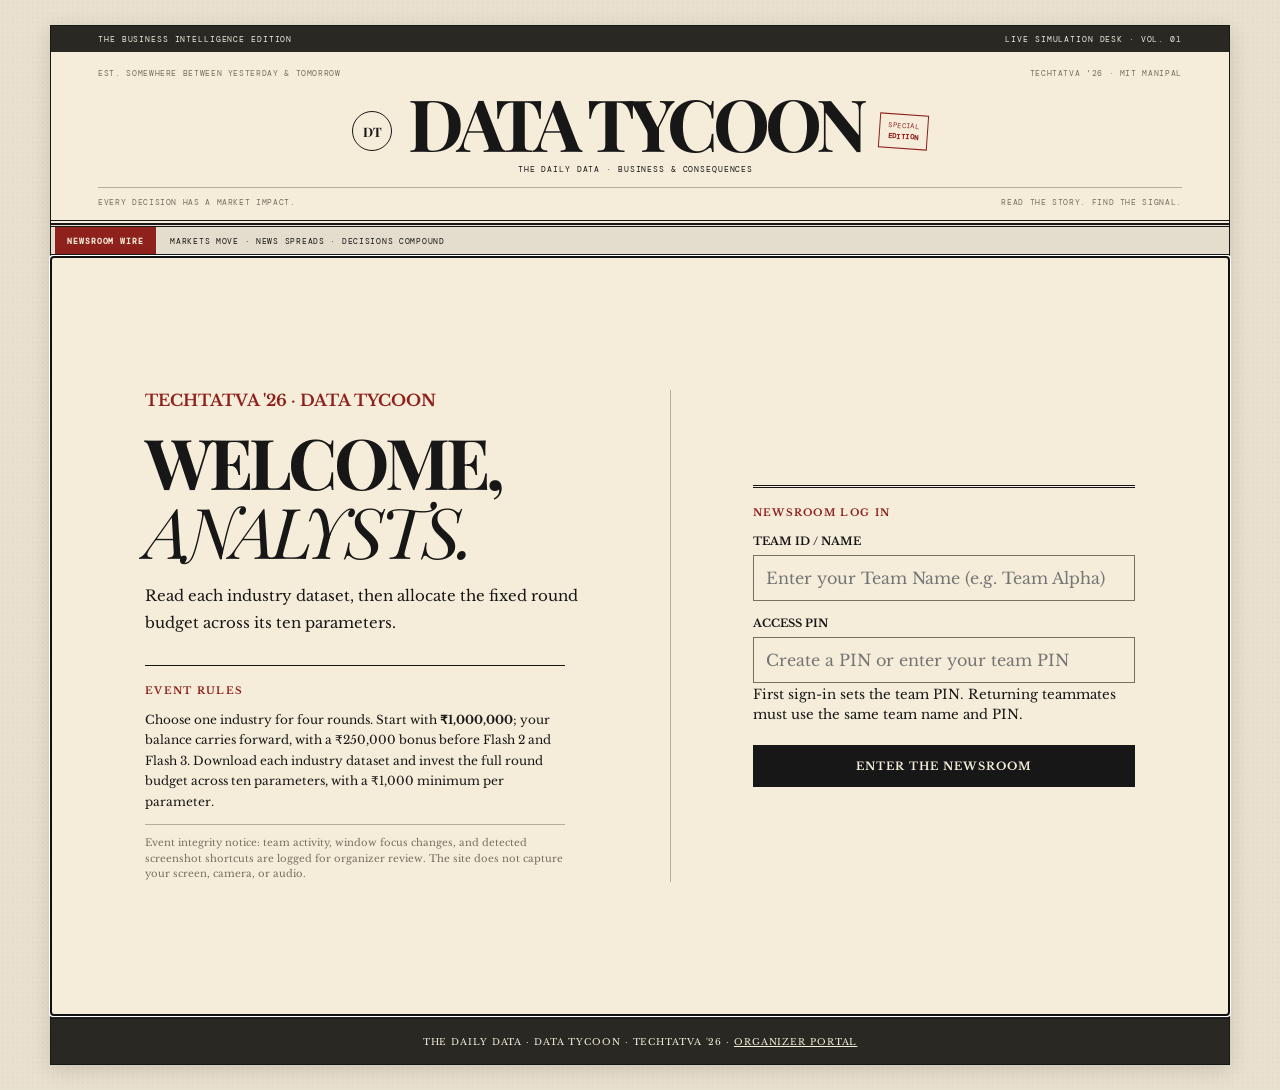
==== index.html @ e67eaeaa "Block flash printing and limit blackout to tab switches" ====
<!doctype html>
<html lang="en">
<head>
  <meta charset="utf-8" />
  <meta name="viewport" content="width=device-width, initial-scale=1" />
  <meta name="theme-color" content="#f5edda" />
  <title>The Daily Data | Data Tycoon</title>
  <link rel="stylesheet" href="./src/styles.css?v=6" />
  <link rel="stylesheet" href="./src/editorial.css" />
  <link rel="stylesheet" href="./src/gameflow.css?v=9" />
  <link rel="stylesheet" href="./src/security.css?v=3" />
</head>
<body>
  <div class="paper-frame" id="appRoot">
    <div class="utility-bar"><span>THE BUSINESS INTELLIGENCE EDITION</span><span>LIVE SIMULATION DESK · VOL. 01</span><button id="returnToLogin" class="utility-login" type="button" data-action="login">RETURN TO LOGIN</button></div>
    <header class="masthead">
      <div class="mast-meta"><span>EST. SOMEWHERE BETWEEN YESTERDAY &amp; TOMORROW</span><span>TECHTATVA '26 · MIT MANIPAL</span></div>
      <div class="brand-lockup"><span class="brand-seal" aria-hidden="true">DT</span><a class="masthead-link" href="#" data-action="home"><h1>DATA TYCOON</h1><p class="subtitle">THE DAILY DATA · BUSINESS &amp; CONSEQUENCES</p></a><span class="edition-stamp">SPECIAL<br><b>EDITION</b></span></div>
      <div class="mast-motto"><span>EVERY DECISION HAS A MARKET IMPACT.</span><span>READ THE STORY. FIND THE SIGNAL.</span></div>
    </header>
    <div class="breaking-strip"><b>NEWSROOM WIRE</b><span>MARKETS MOVE · NEWS SPREADS · DECISIONS COMPOUND</span></div>
    <main id="page" class="page" tabindex="-1"></main>
    <footer>THE DAILY DATA · DATA TYCOON · TECHTATVA '26 · <a href="./admin.html" style="color:inherit">ORGANIZER PORTAL</a></footer>
  </div>

  <div id="newsOverlay" class="news-overlay" hidden role="dialog" aria-modal="true" aria-label="Timed round flash">
    <section class="news-paper flash-document-paper">
      <div class="flash-bar"><span id="flashNumber">FLASH 1 OF 04</span><span>READ THE ROUND FLASH</span><span id="countdown" aria-live="off">05:00</span></div>
      <iframe id="eventDocument" class="flash-document-frame" title="Round flash document"></iframe>
      <div class="screen-locked">SCREEN LOCKED · THIS FLASH ENDS AFTER FIVE MINUTES</div>
    </section>
  </div>
  <script>window.DATA_TYCOON_API_BASE = "";</script>
  <script type="module" src="./src/app.js?v=30"></script>
</body>
</html>
---- src/styles.css ----
@import url("https://fonts.googleapis.com/css2?family=Libre+Baskerville:wght@400;700&family=Playfair+Display:wght@600;700;800&display=swap");

:root{--paper:#f5edda;--paper-dark:#e9e1cf;--ink:#171717;--muted:#77705f;--red:#8e211b;--green:#23652c;--rule:#b8ad98}
*{box-sizing:border-box}body{margin:0;color:var(--ink);font-family:"Libre Baskerville",Georgia,serif;background:radial-gradient(rgba(70,50,25,.035) 1px,transparent 1px),var(--paper-dark);background-size:5px 5px}button,input,select{font:inherit}button{border:1px solid var(--ink);padding:13px 19px;background:var(--ink);color:var(--paper);font-size:11px;font-weight:bold;letter-spacing:.09em;text-transform:uppercase;cursor:pointer;transition:background .16s,color .16s}button:hover:not(:disabled){background:var(--red);border-color:var(--red)}button:disabled{opacity:.45;cursor:not-allowed}.paper-frame{width:min(1180px,94%);min-height:95vh;margin:25px auto;background:var(--paper);border:1px solid var(--ink);box-shadow:0 5px 20px #0002}.masthead{text-align:center;padding:24px 25px 15px;border-bottom:4px double var(--ink)}.edition,.subtitle,.header-line,.eyebrow,.article-label,.live-label{font-size:10px;letter-spacing:.13em;text-transform:uppercase}.edition{margin-bottom:9px}.masthead-link{color:inherit;text-decoration:none}.masthead h1{font-family:"Playfair Display",Georgia,serif;font-size:clamp(42px,8vw,84px);line-height:.95;margin:0;letter-spacing:-.06em}.subtitle{font-size:12px;letter-spacing:.18em;margin:12px 0}.header-line{border-top:1px solid var(--ink);padding-top:8px;display:flex;justify-content:space-between;font-size:9px}.page{padding:clamp(20px,4vw,38px);min-height:440px}.front-page{max-width:680px;margin:auto;text-align:center;padding-top:55px;padding-bottom:55px}.breaking-banner,.article-label,.live-label{color:var(--red);font-weight:bold}.page h2,.page h3,.news-paper h2{font-family:"Playfair Display",Georgia,serif}.front-page h2{font-size:clamp(32px,5vw,46px);margin:17px 0}.lead{font-size:15px;line-height:1.85}.login-form{text-align:left;margin-top:32px;border-top:1px solid var(--ink);padding-top:20px}.login-form label{display:block;margin:15px 0 7px;font-size:11px;font-weight:bold;text-transform:uppercase}.text-input,.driver-row select,.allocation-row input{width:100%;background:transparent;border:1px solid var(--muted);padding:12px;color:var(--ink);border-radius:0}.login-form button{width:100%;margin-top:22px}.section-heading{border-bottom:3px double var(--ink);margin-bottom:24px;padding-bottom:14px}.section-heading h2{font-size:clamp(29px,5vw,48px);margin:7px 0 0}.article-grid{display:grid;grid-template-columns:repeat(3,1fr);gap:18px}.industry-card,.news-article,.results-card,.allocation-section,.market-box{border:1px solid var(--ink);padding:21px}.industry-card{display:flex;flex-direction:column;min-height:305px}.industry-card:nth-child(even),.market-box:nth-child(even){background:#eee5d1}.industry-card h3{font-size:28px;margin:12px 0}.industry-card p,.news-article p,.result-note{font-size:13px;line-height:1.75}.industry-card h4{border-top:1px solid var(--muted);padding-top:12px;margin-bottom:5px;font-size:10px;text-transform:uppercase}.industry-card ul{padding-left:19px;font-size:11px;line-height:1.8;flex:1}.industry-card button{width:100%;margin-top:10px}.news-article h2,.results-card h2{font-size:clamp(27px,4vw,45px);line-height:1.12;margin:11px 0}.news-article h3{margin-top:25px}.chart-wrap{margin:24px 0;padding:17px 0;border-block:1px solid var(--ink)}.chart-title{font-size:10px;font-weight:bold;margin-bottom:15px}.bars{height:190px;display:flex;align-items:end;gap:10px;border-bottom:1px solid var(--ink);padding:0 8px}.bar{flex:1;background:var(--red);min-height:10px}.chart-labels{display:flex;justify-content:space-between;font-size:9px;margin-top:8px}.columns{display:grid;grid-template-columns:1fr 1fr;gap:18px;margin:20px 0}.market-box h3{font:700 11px "Libre Baskerville",Georgia,serif;border-bottom:1px solid var(--ink);padding-bottom:10px;letter-spacing:.08em}.market-box p{font-size:12px}.large-value{display:block;font:700 30px "Playfair Display",Georgia,serif;margin:10px 0}.driver-row{border-top:1px solid var(--muted);padding:16px 0}.driver-row h3{font-size:19px;margin:0 0 12px}.radio-row{display:flex;gap:20px;margin-top:11px;font-size:11px}.radio-row label{display:flex;align-items:center;gap:6px}.allocation-section{margin-top:20px}.allocation-section h2{font-size:30px;margin:10px 0 23px}.allocation-row{display:grid;grid-template-columns:1fr 110px 20px;gap:10px;align-items:center;border-bottom:1px solid var(--muted);padding:9px 0}.allocation-row label{font-size:12px}.allocation-row input{text-align:right;padding:8px}.total{margin:18px 0;font-weight:bold;font-size:13px}.total.valid{color:var(--green)}.total.invalid,.error{color:var(--red)}.result-highlight{background:#ded3bd;border:1px solid var(--muted);padding:22px;margin:22px 0}.result-highlight span{display:block;font-size:10px;text-transform:uppercase;letter-spacing:.1em}.result-highlight strong{display:block;font:700 40px "Playfair Display",Georgia,serif;margin-top:8px}.table-scroll{overflow-x:auto}table{width:100%;border-collapse:collapse;margin:18px 0;font-size:11px}th,td{border-bottom:1px solid var(--muted);padding:11px 8px;text-align:left}th{background:#ded3bd;font-size:9px;text-transform:uppercase}footer{border-top:4px double var(--ink);padding:17px;text-align:center;font-size:9px;letter-spacing:.1em}.news-overlay{position:fixed;inset:0;z-index:99;display:grid;place-items:center;padding:clamp(12px,4vw,36px);background:rgba(18,17,15,.94);overscroll-behavior:contain}.news-overlay[hidden]{display:none}.news-paper{width:min(940px,100%);max-height:94vh;overflow:auto;background:var(--paper);padding:clamp(20px,5vw,48px);border:6px double var(--ink);box-shadow:0 20px 80px #0008}.flash-bar{display:flex;justify-content:space-between;gap:12px;background:var(--red);color:var(--paper);padding:13px 17px;font-weight:bold;font-size:clamp(12px,2vw,18px);letter-spacing:.1em}.flash-bar span:last-child{font-variant-numeric:tabular-nums;font-size:1.25em}.news-paper h2{font-size:clamp(34px,7vw,70px);line-height:1.02;margin:15px 0}.event-subheadline{font:700 clamp(15px,2vw,19px) "Libre Baskerville",Georgia,serif;line-height:1.5}.event-story{font-size:clamp(14px,1.8vw,17px);line-height:1.9;max-width:780px}.event-meta{display:grid;grid-template-columns:1fr 1fr;gap:15px;border-top:1px solid var(--ink);border-bottom:1px solid var(--ink);padding:14px 0;margin-top:24px;font-size:11px;line-height:1.6}.screen-locked{text-align:center;color:var(--red);font-size:11px;font-weight:bold;letter-spacing:.15em;margin-top:25px}@media(max-width:800px){.article-grid{grid-template-columns:repeat(2,1fr)}.page{padding:23px}}@media(max-width:560px){.paper-frame{width:100%;margin:0;border-inline:0}.masthead{padding:20px 14px}.header-line{font-size:7px}.page{padding:16px}.article-grid,.columns{grid-template-columns:1fr}table{white-space:nowrap}.allocation-row{grid-template-columns:1fr 75px 13px}.news-paper{border-width:4px}.event-meta{grid-template-columns:1fr}.bars{gap:6px}}
.anti-cheat-cover::after{content:"RETURN TO THE DATA TYCOON TAB TO CONTINUE THE FLASH";position:fixed;inset:0;z-index:1000;display:grid;place-items:center;padding:24px;background:#111;color:#f5eedf;text-align:center;font:700 15px "Libre Baskerville",Georgia,serif;letter-spacing:.12em}.anti-cheat-cover #appRoot,.anti-cheat-cover #newsOverlay{visibility:hidden}
---- src/editorial.css ----
@import url("https://fonts.googleapis.com/css2?family=DM+Mono:wght@400;500;700&display=swap");

/* A quieter editorial masthead, blending both newspaper references. */
.utility-bar{display:flex;justify-content:space-between;gap:12px;padding:8px 4%;background:#292823;color:#f1eadb;font:8px "DM Mono",monospace;letter-spacing:.11em}
.utility-bar .utility-login{margin:-8px -4% -8px 0;border:0;border-left:1px solid #625f55;background:transparent;color:#f1eadb;padding:8px 4%;font:700 8px "DM Mono",monospace;letter-spacing:.1em;white-space:nowrap}
.utility-bar .utility-login:hover{background:var(--red)}
.masthead{padding:16px 4% 13px}
.mast-meta,.mast-motto{display:flex;justify-content:space-between;gap:12px;color:var(--muted);font:8px "DM Mono",monospace;letter-spacing:.08em}
.brand-lockup{display:flex;align-items:center;justify-content:center;gap:16px;padding:10px 0 13px}
.brand-seal{width:40px;height:40px;border:1.5px solid var(--ink);border-radius:50%;display:grid;place-items:center;font:700 13px "Playfair Display",serif}
.brand-lockup h1{font-size:clamp(38px,7vw,72px);letter-spacing:-.07em}
.brand-lockup .subtitle{font:8px "DM Mono",monospace;letter-spacing:.11em;margin:8px 0 0}
.edition-stamp{border:1px solid var(--red);color:var(--red);padding:6px 8px;transform:rotate(4deg);font:7px/1.5 "DM Mono",monospace;letter-spacing:.06em}
.mast-motto{border-top:1px solid var(--rule);padding-top:9px}
.breaking-strip{display:flex;align-items:center;gap:14px;overflow:hidden;border-block:3px double var(--ink);background:#e4ddce;padding:0 4%;min-height:33px;font:8px "DM Mono",monospace;letter-spacing:.09em;white-space:nowrap}
.breaking-strip b{align-self:stretch;display:flex;align-items:center;background:var(--red);color:var(--paper);padding:0 12px;margin-left:-4%;letter-spacing:.12em}
.front-page{max-width:990px;display:grid;grid-template-columns:1.1fr .8fr;align-items:center;gap:clamp(28px,7vw,82px);padding-top:clamp(45px,8vw,95px);padding-bottom:clamp(45px,8vw,95px);text-align:left}
.front-copy{border-right:1px solid var(--rule);padding-right:clamp(20px,5vw,55px)}
.front-copy h2{font-size:clamp(42px,6vw,70px);line-height:.98;letter-spacing:-.055em}
.front-copy h2 em{font-weight:400}
.front-note{border-top:1px solid var(--ink);margin-top:28px;padding-top:12px;max-width:420px}
.front-note p{font-size:12px;line-height:1.7;margin-bottom:0}
.front-note .monitoring-notice{margin-top:12px;padding-top:10px;border-top:1px solid var(--rule);color:var(--muted);font-size:10px;line-height:1.55}
.login-form{border-top:3px double var(--ink);padding-top:18px;margin:0}
.login-form .eyebrow{font:8px "DM Mono",monospace;line-height:1.6;color:var(--muted)}
.article-grid{grid-template-columns:repeat(2,minmax(0,1fr));gap:12px}
.industry-card{min-height:0;padding:18px 20px}
.industry-card h3{font-size:25px}
.section-heading{margin-bottom:20px}
.section-heading h2{letter-spacing:-.025em}
footer{background:#292823;color:var(--paper)}
@media(max-width:700px){.front-page{grid-template-columns:1fr;gap:25px;padding-top:38px;padding-bottom:38px}.front-copy{border-right:0;border-bottom:1px solid var(--rule);padding:0 0 22px}.front-note{margin-top:18px}.article-grid{grid-template-columns:1fr}.brand-seal,.edition-stamp{display:none}}
@media(max-width:460px){.utility-bar{font-size:7px}.utility-bar span:last-child{display:none}.utility-bar .utility-login{margin:-8px -4% -8px 0;padding-inline:10px;font-size:7px}.masthead{padding-inline:14px}.mast-meta,.mast-motto{font-size:7px}.mast-meta span:first-child,.mast-motto span:last-child{display:none}.brand-lockup h1{font-size:38px}.breaking-strip{font-size:7px}}
---- src/gameflow.css ----
.intro-copy{max-width:690px;font-size:14px;line-height:1.75;margin:0 0 22px}
.phasebar{display:flex;align-items:center;justify-content:space-between;gap:18px;border-block:3px double var(--ink);padding:12px 0;margin:2px 0 25px}
.phasebar .phaselist{display:flex;flex-wrap:wrap;gap:12px 19px;font:8px "DM Mono",monospace;letter-spacing:.06em;color:#a39b8b}
.phasebar .phaselist span.now,.phasebar .phaselist .phase-nav.now{color:var(--red);font-weight:700}
.phasebar .phaselist span.done,.phasebar .phaselist .phase-nav.done{color:var(--ink)}
.phasebar .phaselist .phase-nav{border:0;padding:0;background:transparent;color:inherit;font:inherit;letter-spacing:inherit;text-transform:none}
.phasebar .phaselist .phase-nav:hover{background:transparent;color:var(--red)}
.phase-edition{font:8px "DM Mono",monospace;letter-spacing:.1em;color:var(--muted);white-space:nowrap}
.selection-strip{display:flex;justify-content:space-between;align-items:center;gap:18px;border-block:1px solid var(--rule);padding:12px 0;margin-bottom:18px}
.selection-strip>div{display:grid;gap:5px}.selection-strip strong{font:700 10px "DM Mono",monospace;letter-spacing:.08em}.selection-strip span{font:8px "DM Mono",monospace;color:var(--muted);letter-spacing:.05em}
.editorial-choice{position:relative;border-color:#9d9585;background:#f4edde;transition:background .15s,border-color .15s}
.editorial-choice:hover,.editorial-choice.selected{background:#e9e1cf;border-color:var(--red)}
.choice-topline{display:flex;align-items:center;gap:10px;border-bottom:1px solid var(--rule);padding-bottom:10px}
.choice-number{font:700 20px "Playfair Display",serif;color:var(--red)}
.editorial-choice h3{margin:14px 0 9px}
.editorial-choice>p{min-height:58px}
.choice-brief{display:grid;grid-template-columns:1fr;gap:5px;border-top:1px solid var(--rule);padding-top:11px;margin:17px 0 12px}
.choice-brief b{font:700 14px "Playfair Display",serif}.choice-signal{font:8px "DM Mono",monospace;letter-spacing:.06em;color:var(--muted)}
.choice-button{width:100%}
.market-tape{display:grid;grid-template-columns:repeat(4,minmax(0,1fr));border-block:3px double var(--ink);background:#e5decc;margin:0 0 22px}
.market-tape>div{padding:12px 14px;border-right:1px solid var(--rule)}.market-tape>div:last-child{border:0}
.market-tape small,.market-company small{display:block;font:8px "DM Mono",monospace;letter-spacing:.07em;color:var(--muted)}
.market-tape b{display:block;margin-top:6px;font:700 11px "DM Mono",monospace}
.analysis-grid{display:grid;grid-template-columns:1.1fr .9fr;gap:18px}
.analysis-card,.standing-order{border:1px solid #9d9585;padding:clamp(17px,2.5vw,24px);background:#f4edde}
.analysis-card h2{font-size:clamp(23px,3vw,34px);line-height:1.05;margin:10px 0}
.analysis-card h3,.standing-order h3{font:700 22px "Playfair Display",Georgia,serif;margin:9px 0}
.analysis-card p,.standing-order p{font-size:12px;line-height:1.7}
.chart-heading{display:flex;justify-content:space-between;gap:10px;border-top:1px solid var(--rule);padding-top:12px;margin-top:20px;font:8px "DM Mono",monospace;letter-spacing:.08em}
.chart-heading span{color:var(--muted)}
.archive-chart{display:block;width:100%;height:auto;margin:8px 0 12px;overflow:visible}
.chart-rule{stroke:#b8ad98;stroke-width:1}.chart-fill{fill:#a73832;opacity:.1}.chart-line{fill:none;stroke:#a73832;stroke-width:3}.chart-dot{fill:#a73832}.chart-axis{font:10px "DM Mono",monospace;fill:#77705f}
.market-readout{display:grid;grid-template-columns:repeat(3,1fr);border-top:1px solid var(--rule);padding-top:12px;gap:8px}
.market-readout>div{border:0;padding:0}.market-readout small{font:7px "DM Mono",monospace;color:var(--muted)}.market-readout b{display:block;font:700 12px "DM Mono",monospace;margin-top:5px}
.metric-list{border-top:1px solid var(--rule);margin:13px 0 18px}.metric-list>div{display:flex;justify-content:space-between;gap:15px;padding:10px 0;border-bottom:1px solid var(--rule);font:10px "DM Mono",monospace}.metric-list span{color:var(--muted)}.metric-list b{text-align:right}
.analysis-card blockquote{margin:17px 0 0;border-left:3px solid var(--red);padding:5px 12px;font:italic 15px "Playfair Display",serif}
.analysis-bottom{display:grid;grid-template-columns:1fr .8fr;gap:18px;margin-top:18px}
.standing-order{background:#e5decc;border-top:3px solid var(--red)}
.game-market-grid{display:grid;grid-template-columns:.72fr 1.28fr;align-items:start;gap:18px}
.company-chart-card{border:1px solid #9d9585;background:#f4edde;padding:18px 22px;margin:0 0 18px;border-top:3px solid var(--muted)}
.company-chart-card.up{border-top-color:#23652c}.company-chart-card.down{border-top-color:var(--red)}
.chart-card-head{display:flex;justify-content:space-between;align-items:flex-end;gap:20px}
.chart-card-head h3{font:700 19px "Playfair Display",serif;margin:5px 0 0}
.chart-current{text-align:right;display:grid;gap:3px}.chart-current small{font:8px "DM Mono",monospace;color:var(--muted);letter-spacing:.08em}.chart-current b{font:700 18px "Playfair Display",serif}.chart-current span{font:700 9px "DM Mono",monospace}
.trend-up{color:#23652c}.trend-down{color:var(--red)}.trend-flat{color:var(--muted)}
.value-chart{width:100%;height:auto;display:block;margin-top:10px;overflow:visible}
.value-area{fill:#77705f;opacity:.08}.company-chart-card.up .value-area{fill:#23652c;opacity:.12}.company-chart-card.down .value-area{fill:var(--red);opacity:.1}
.value-line{fill:none;stroke:#77705f;stroke-width:3}.company-chart-card.up .value-line{stroke:#23652c}.company-chart-card.down .value-line{stroke:var(--red)}
.value-dot{fill:#77705f}.company-chart-card.up .value-dot{fill:#23652c}.company-chart-card.down .value-dot{fill:var(--red)}
.chart-caption{font:9px "DM Mono",monospace;color:var(--muted);margin:2px 0 0}
.market-report h3{font:700 23px "Playfair Display",serif;margin:10px 0}
.market-company{border-top:3px double var(--ink);padding-top:13px;margin-top:20px}
.market-company>b{display:block;font:700 18px "Playfair Display",serif;margin-top:7px}
.market-company>strong{font:700 28px "Playfair Display",serif}
.market-company p{font:9px "DM Mono",monospace;color:var(--muted);margin-bottom:5px}
.allocation-section{margin:0;border:1px solid #9d9585;padding:clamp(17px,2.5vw,24px)}
.allocation-section h2{font-size:clamp(25px,3.4vw,38px);margin:10px 0}
.allocation-intro{font-size:11px;line-height:1.65;color:#5f594d;max-width:600px}
.alloc-table{margin:12px 0}.alloc-table th{background:transparent}.alloc-table td{background:transparent;padding:10px 8px}.alloc-table td:first-child{font:700 13px "Playfair Display",serif}.alloc-table td:first-child small{display:block;font:8px "DM Mono",monospace;font-weight:400;color:var(--muted);margin-top:4px}.cap-note{font:8px "DM Mono",monospace;color:var(--muted);white-space:nowrap}.allocation-input-cell{text-align:right;white-space:nowrap}.allocation-input-cell input{width:76px;padding:9px;text-align:right;background:#fbf7ec;border:1px solid #958c7a;font:700 14px "DM Mono",monospace}.allocation-input-cell span{font:10px "DM Mono",monospace;margin-left:4px}
.align-right{text-align:right}.total{border-top:2px solid var(--ink);padding-top:13px;font:700 10px "DM Mono",monospace;letter-spacing:.04em}
.admin-desk{margin-top:20px;border-top:1px solid var(--rule);padding-top:12px}.admin-desk summary{font:8px "DM Mono",monospace;letter-spacing:.1em;color:var(--muted);cursor:pointer}.admin-desk p{font-size:10px}.event-buttons{display:flex;flex-wrap:wrap;gap:7px}.event-buttons button{font-size:8px;padding:9px 11px}
.visually-hidden{position:absolute;width:1px;height:1px;padding:0;margin:-1px;overflow:hidden;clip:rect(0,0,0,0);white-space:nowrap;border:0}
.flash-bar{display:grid;grid-template-columns:1fr auto 1fr;align-items:center;gap:14px;background:#a73832;color:#fff3e1;padding:11px 18px;font:700 9px "DM Mono",monospace;letter-spacing:.12em}
.flash-bar span:nth-child(2){text-align:center}.flash-bar span:last-child{text-align:right;font-size:18px;font-variant-numeric:tabular-nums}
.flash-body{padding:clamp(20px,4vw,38px)}
.flash-body h2{font:700 clamp(32px,5vw,64px)/.95 "Libre Baskerville",Georgia,serif;letter-spacing:-.05em;margin:8px 0 15px}
.flash-body .event-subheadline{font:italic 17px/1.5 "Playfair Display",serif;border-bottom:1px solid var(--rule);padding-bottom:15px}
.flash-columns{column-count:2;column-gap:28px;font-size:13px;line-height:1.75}.flash-columns p{margin:0 0 12px;break-inside:avoid}
.flash-side{display:grid;grid-template-columns:1fr 1fr;gap:20px;border-top:3px solid var(--ink);padding-top:15px;margin-top:18px}
.flash-side section+section{border-left:1px solid var(--rule);padding-left:20px}
.flash-side h3{font:700 8px "DM Mono",monospace;letter-spacing:.12em}.flash-side p{font-size:10px;line-height:1.7}
.screen-locked{border-top:1px solid var(--rule);padding-top:16px;margin-top:17px;font:700 9px "DM Mono",monospace;letter-spacing:.15em}
.news-paper{max-height:94vh;overflow-y:auto}
.news-paper.flash-document-paper{height:94vh;max-height:94vh;overflow:hidden;display:flex;flex-direction:column;padding:clamp(10px,2vw,22px)}
.flash-document-frame{display:block;flex:1 1 auto;width:100%;min-height:0;margin-top:12px;border:1px solid var(--rule);background:#fff}
.flash-document-paper .screen-locked{flex:0 0 auto;text-align:center;margin:10px 0 0;padding-top:10px}
.flash-document-paper,.flash-document-paper *{-webkit-user-select:none;user-select:none;-webkit-touch-callout:none}
.event-launcher{border-block:3px double var(--ink);background:#e5decc;padding:12px 14px;margin:0 0 18px}
.event-launcher-head{display:flex;justify-content:space-between;align-items:center;gap:12px;margin-bottom:9px}
.event-launcher-head>span:last-child{font:8px "DM Mono",monospace;letter-spacing:.08em;color:var(--muted)}
.event-launcher-grid{display:grid;grid-template-columns:repeat(5,minmax(0,1fr));gap:7px}
.event-launch-button{min-width:0;min-height:65px;text-align:left;padding:9px 10px;background:#292823;border-color:#292823;display:flex;flex-direction:column;justify-content:center;gap:5px}
.event-launch-button span{font:700 7px "DM Mono",monospace;letter-spacing:.09em;color:#e3c6a8}
.event-launch-button b{font:700 8px/1.35 "DM Mono",monospace;display:-webkit-box;-webkit-line-clamp:2;-webkit-box-orient:vertical;overflow:hidden}
.event-launch-button:hover{background:var(--red)}
@media(max-width:850px){.analysis-grid,.game-market-grid{grid-template-columns:1fr}.analysis-bottom{grid-template-columns:1fr}.market-tape{grid-template-columns:repeat(2,1fr)}.market-tape>div:nth-child(2){border-right:0}.market-tape>div:nth-child(-n+2){border-bottom:1px solid var(--rule)}}
@media(max-width:850px){.event-launcher-grid{grid-template-columns:repeat(3,minmax(0,1fr))}}
@media(max-width:620px){.phasebar{align-items:flex-start;flex-direction:column}.phasebar .phaselist{gap:9px 13px}.phase-edition{align-self:flex-end}.selection-strip{align-items:flex-start;flex-direction:column}.market-tape{grid-template-columns:1fr 1fr}.market-tape>div{padding:10px}.flash-columns{column-count:1}.flash-side{grid-template-columns:1fr}.flash-side section+section{border-left:0;border-top:1px solid var(--rule);padding:12px 0 0}.flash-bar{grid-template-columns:1fr auto}.flash-bar span:nth-child(2){grid-column:1;grid-row:2;text-align:left}.flash-bar span:last-child{grid-column:2;grid-row:1/3}.cap-note{display:none}.allocation-input-cell input{width:64px}.company-chart-card{padding:14px}.chart-card-head h3{font-size:16px}.event-launcher-grid{grid-template-columns:repeat(2,minmax(0,1fr))}.event-launcher-head{align-items:flex-start;flex-direction:column;gap:3px}}
---- src/security.css ----
/* Browser printing is blocked at the page level, including the browser's Save as PDF path. */
@media print {
  html,
  body {
    display: none !important;
    visibility: hidden !important;
  }
}
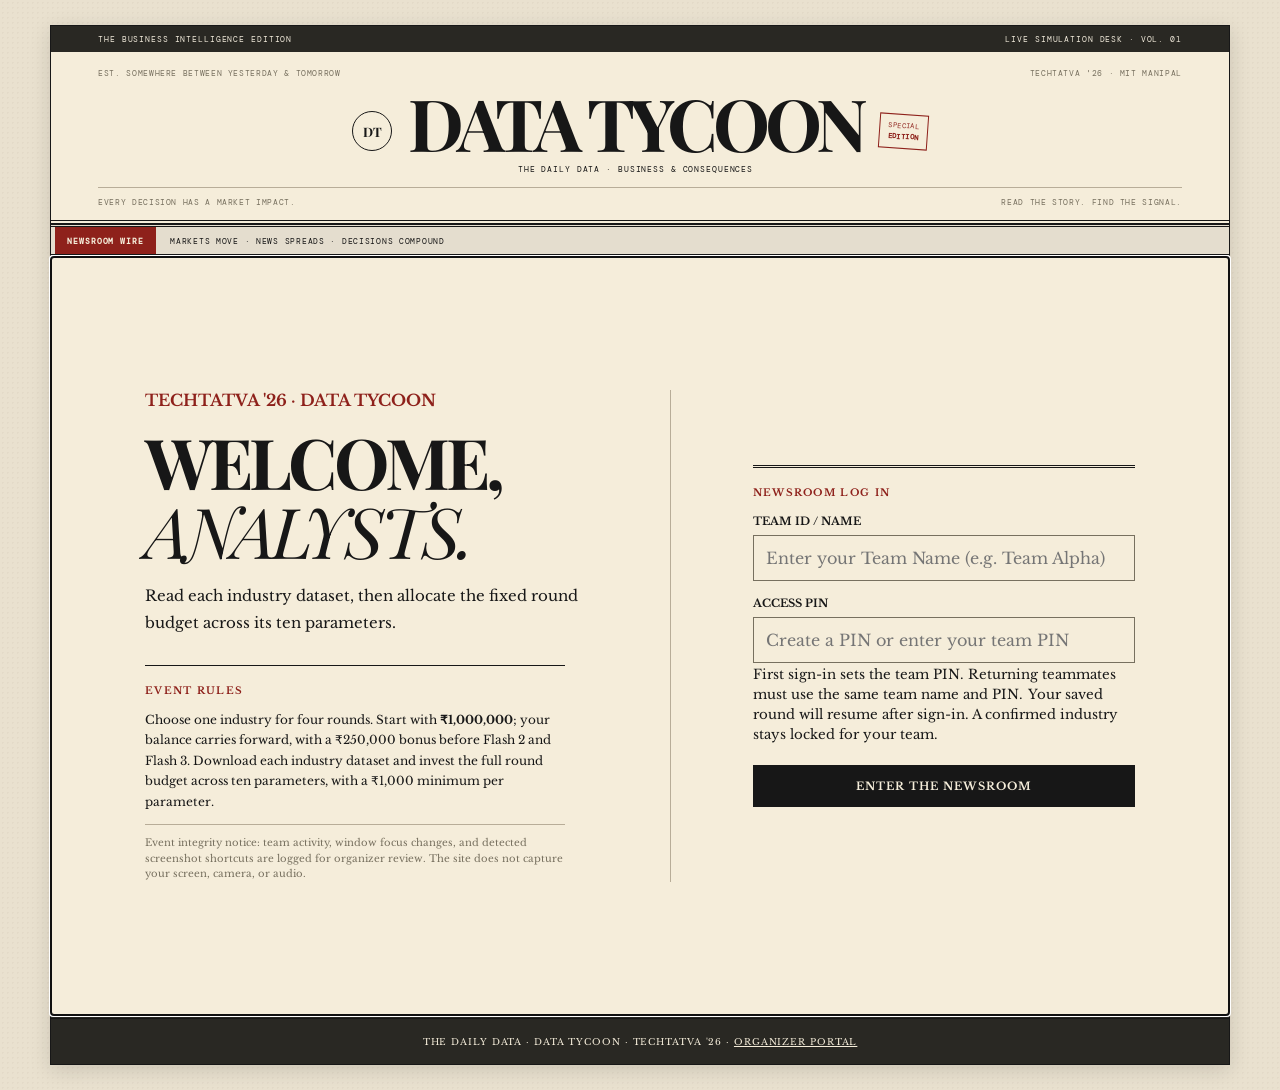
==== commit 92537456: "Resume team progress and lock confirmed industry" ====
--- a/index.html
+++ b/index.html
@@ -7,7 +7,7 @@
   <title>The Daily Data | Data Tycoon</title>
   <link rel="stylesheet" href="./src/styles.css?v=6" />
   <link rel="stylesheet" href="./src/editorial.css" />
-  <link rel="stylesheet" href="./src/gameflow.css?v=9" />
+  <link rel="stylesheet" href="./src/gameflow.css?v=10" />
   <link rel="stylesheet" href="./src/security.css?v=3" />
 </head>
 <body>
@@ -26,11 +26,11 @@
   <div id="newsOverlay" class="news-overlay" hidden role="dialog" aria-modal="true" aria-label="Timed round flash">
     <section class="news-paper flash-document-paper">
       <div class="flash-bar"><span id="flashNumber">FLASH 1 OF 04</span><span>READ THE ROUND FLASH</span><span id="countdown" aria-live="off">05:00</span></div>
-      <iframe id="eventDocument" class="flash-document-frame" title="Round flash document"></iframe>
+      <div id="eventDocument" class="flash-document-frame" role="document" aria-label="Round flash document"></div>
       <div class="screen-locked">SCREEN LOCKED · THIS FLASH ENDS AFTER FIVE MINUTES</div>
     </section>
   </div>
   <script>window.DATA_TYCOON_API_BASE = "";</script>
-  <script type="module" src="./src/app.js?v=30"></script>
+  <script type="module" src="./src/app.js?v=33"></script>
 </body>
 </html>
--- a/src/gameflow.css
+++ b/src/gameflow.css
@@ -72,7 +72,9 @@
 .screen-locked{border-top:1px solid var(--rule);padding-top:16px;margin-top:17px;font:700 9px "DM Mono",monospace;letter-spacing:.15em}
 .news-paper{max-height:94vh;overflow-y:auto}
 .news-paper.flash-document-paper{height:94vh;max-height:94vh;overflow:hidden;display:flex;flex-direction:column;padding:clamp(10px,2vw,22px)}
-.flash-document-frame{display:block;flex:1 1 auto;width:100%;min-height:0;margin-top:12px;border:1px solid var(--rule);background:#fff}
+.flash-document-frame{display:block;flex:1 1 auto;width:100%;min-height:0;margin-top:12px;border:1px solid var(--rule);background:#fff;overflow:auto;overscroll-behavior:contain}
+.flash-rendered-page{display:grid;place-items:center;min-height:70vh;padding:10px;background:#fff;border-bottom:1px solid var(--rule);color:var(--muted);font:10px "DM Mono",monospace}
+.flash-rendered-page canvas{display:block;max-width:100%;height:auto;box-shadow:0 2px 12px #29282322}
 .flash-document-paper .screen-locked{flex:0 0 auto;text-align:center;margin:10px 0 0;padding-top:10px}
 .flash-document-paper,.flash-document-paper *{-webkit-user-select:none;user-select:none;-webkit-touch-callout:none}
 .event-launcher{border-block:3px double var(--ink);background:#e5decc;padding:12px 14px;margin:0 0 18px}
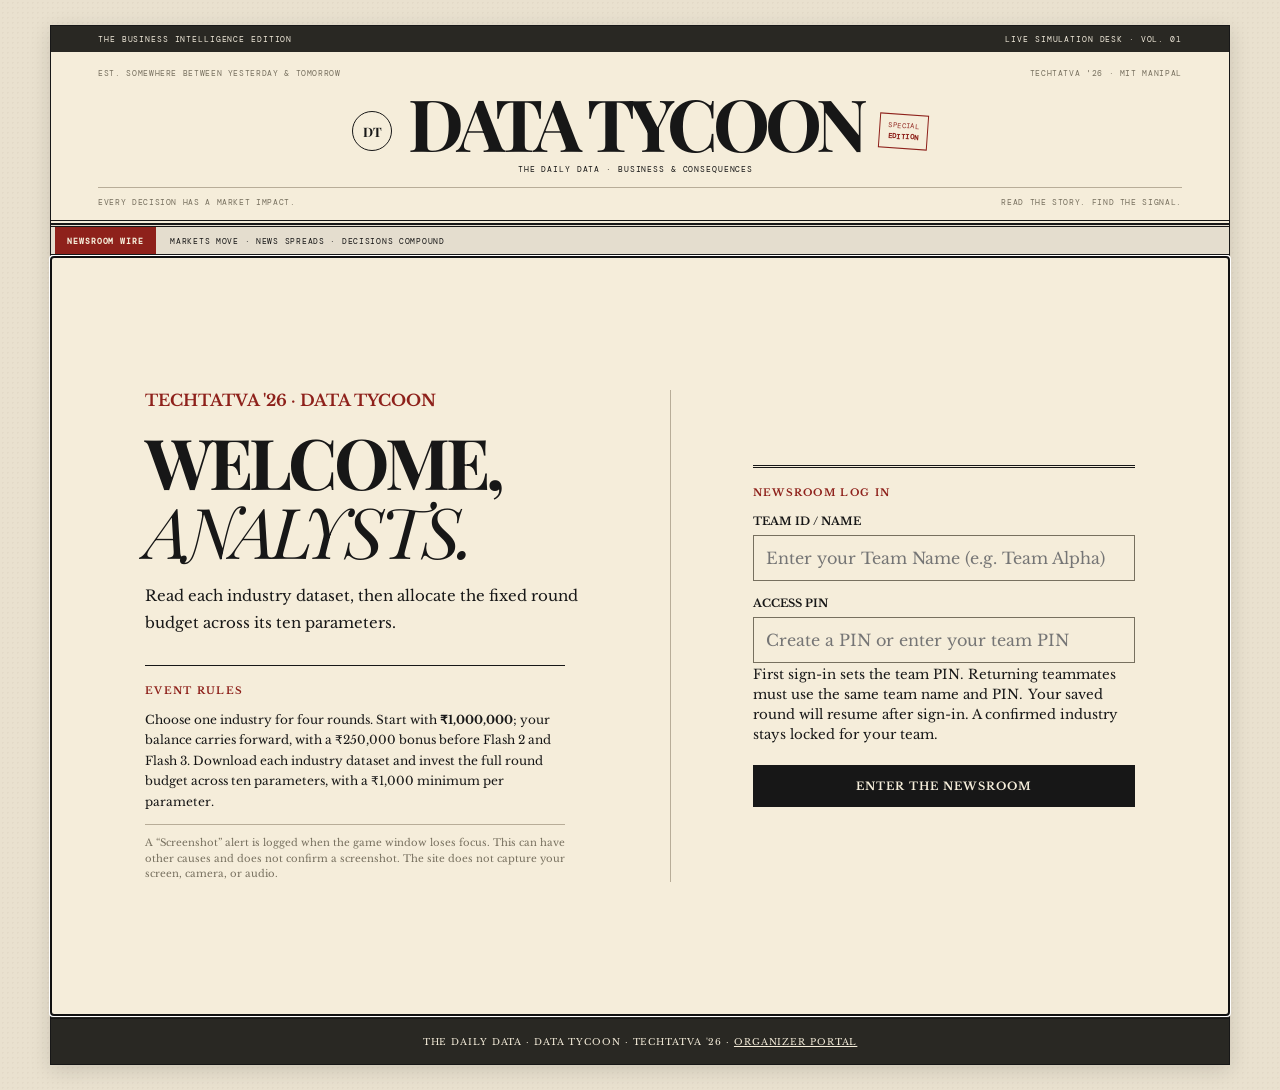
==== commit 1a311ad4: "Add industry limits and round progression controls" ====
--- a/index.html
+++ b/index.html
@@ -7,7 +7,7 @@
   <title>The Daily Data | Data Tycoon</title>
   <link rel="stylesheet" href="./src/styles.css?v=6" />
   <link rel="stylesheet" href="./src/editorial.css" />
-  <link rel="stylesheet" href="./src/gameflow.css?v=10" />
+  <link rel="stylesheet" href="./src/gameflow.css?v=12" />
   <link rel="stylesheet" href="./src/security.css?v=3" />
 </head>
 <body>
@@ -27,10 +27,11 @@
     <section class="news-paper flash-document-paper">
       <div class="flash-bar"><span id="flashNumber">FLASH 1 OF 04</span><span>READ THE ROUND FLASH</span><span id="countdown" aria-live="off">05:00</span></div>
       <div id="eventDocument" class="flash-document-frame" role="document" aria-label="Round flash document"></div>
-      <div class="screen-locked">SCREEN LOCKED · THIS FLASH ENDS AFTER FIVE MINUTES</div>
+      <div id="flashTimerNotice" class="screen-locked">SCREEN LOCKED · THIS FLASH ENDS AFTER FIVE MINUTES</div>
+      <button id="finishFlashButton" class="flash-finish-button" type="button" data-action="finish-flash" hidden>DONE READING · RETURN TO ROUND</button>
     </section>
   </div>
   <script>window.DATA_TYCOON_API_BASE = "";</script>
-  <script type="module" src="./src/app.js?v=33"></script>
+  <script type="module" src="./src/app.js?v=35"></script>
 </body>
 </html>
--- a/src/gameflow.css
+++ b/src/gameflow.css
@@ -8,6 +8,8 @@
 .phase-edition{font:8px "DM Mono",monospace;letter-spacing:.1em;color:var(--muted);white-space:nowrap}
 .selection-strip{display:flex;justify-content:space-between;align-items:center;gap:18px;border-block:1px solid var(--rule);padding:12px 0;margin-bottom:18px}
 .selection-strip>div{display:grid;gap:5px}.selection-strip strong{font:700 10px "DM Mono",monospace;letter-spacing:.08em}.selection-strip span{font:8px "DM Mono",monospace;color:var(--muted);letter-spacing:.05em}
+.industry-seats{margin-top:auto!important;padding:8px 0;border-top:1px solid var(--rule);font:700 11px "DM Mono",monospace;color:var(--green);letter-spacing:.03em}
+.round-wait-message{font:700 14px "DM Mono",monospace;color:var(--red);margin:0 0 14px;font-variant-numeric:tabular-nums}
 .editorial-choice{position:relative;border-color:#9d9585;background:#f4edde;transition:background .15s,border-color .15s}
 .editorial-choice:hover,.editorial-choice.selected{background:#e9e1cf;border-color:var(--red)}
 .choice-topline{display:flex;align-items:center;gap:10px;border-bottom:1px solid var(--rule);padding-bottom:10px}
@@ -76,6 +78,7 @@
 .flash-rendered-page{display:grid;place-items:center;min-height:70vh;padding:10px;background:#fff;border-bottom:1px solid var(--rule);color:var(--muted);font:10px "DM Mono",monospace}
 .flash-rendered-page canvas{display:block;max-width:100%;height:auto;box-shadow:0 2px 12px #29282322}
 .flash-document-paper .screen-locked{flex:0 0 auto;text-align:center;margin:10px 0 0;padding-top:10px}
+.flash-finish-button{align-self:center;margin-top:10px;background:#23652c;border-color:#23652c}
 .flash-document-paper,.flash-document-paper *{-webkit-user-select:none;user-select:none;-webkit-touch-callout:none}
 .event-launcher{border-block:3px double var(--ink);background:#e5decc;padding:12px 14px;margin:0 0 18px}
 .event-launcher-head{display:flex;justify-content:space-between;align-items:center;gap:12px;margin-bottom:9px}
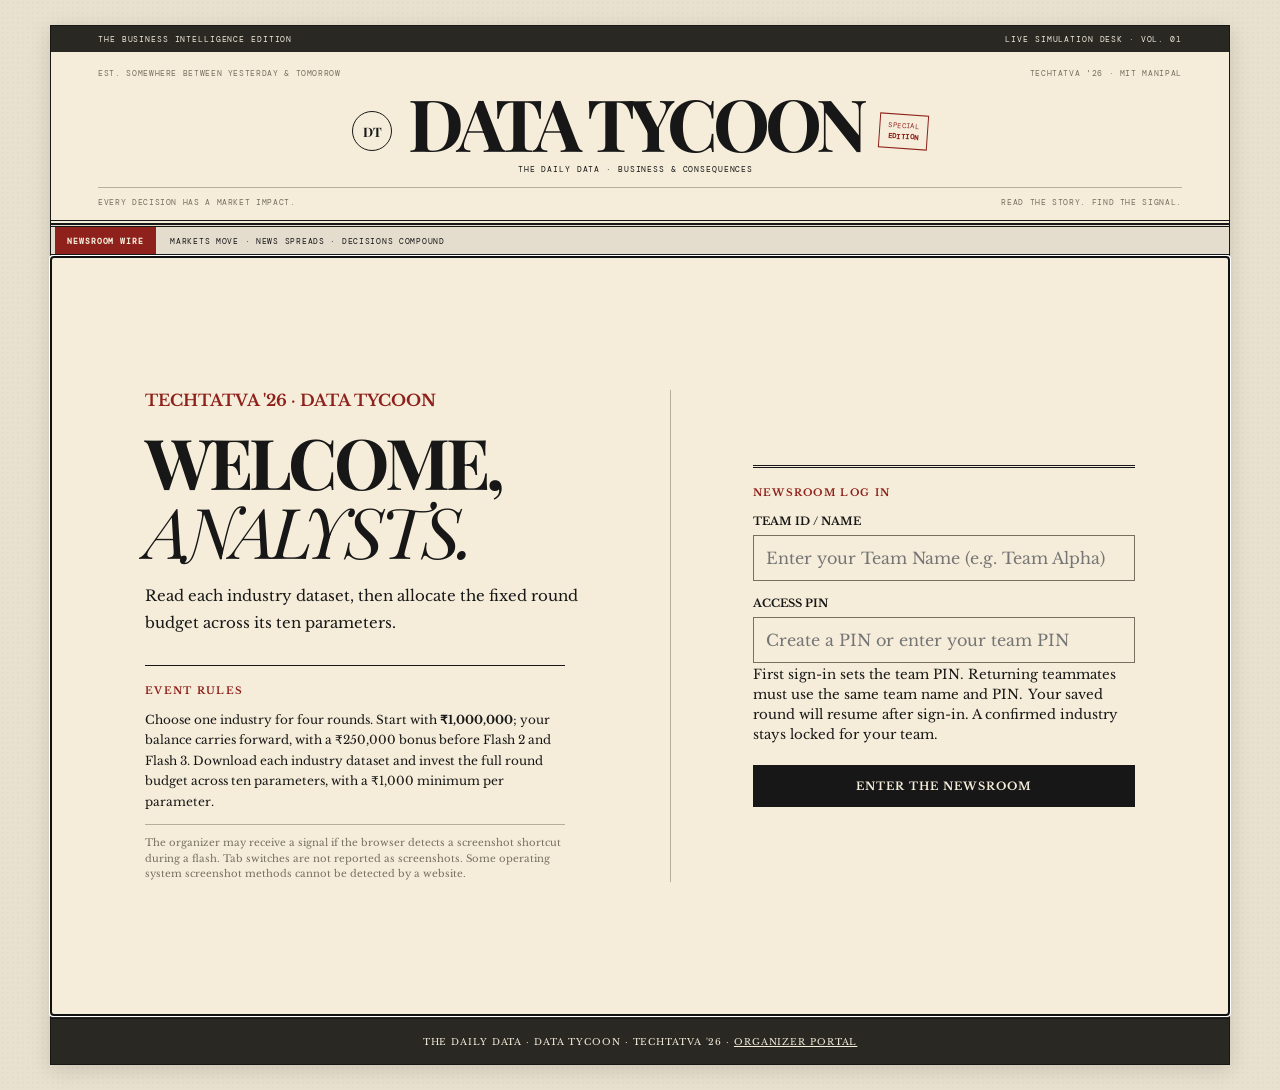
==== commit 20f2b54c: "Filter screenshot alerts by industry" ====
--- a/index.html
+++ b/index.html
@@ -32,6 +32,6 @@
     </section>
   </div>
   <script>window.DATA_TYCOON_API_BASE = "";</script>
-  <script type="module" src="./src/app.js?v=35"></script>
+  <script type="module" src="./src/app.js?v=37"></script>
 </body>
 </html>
